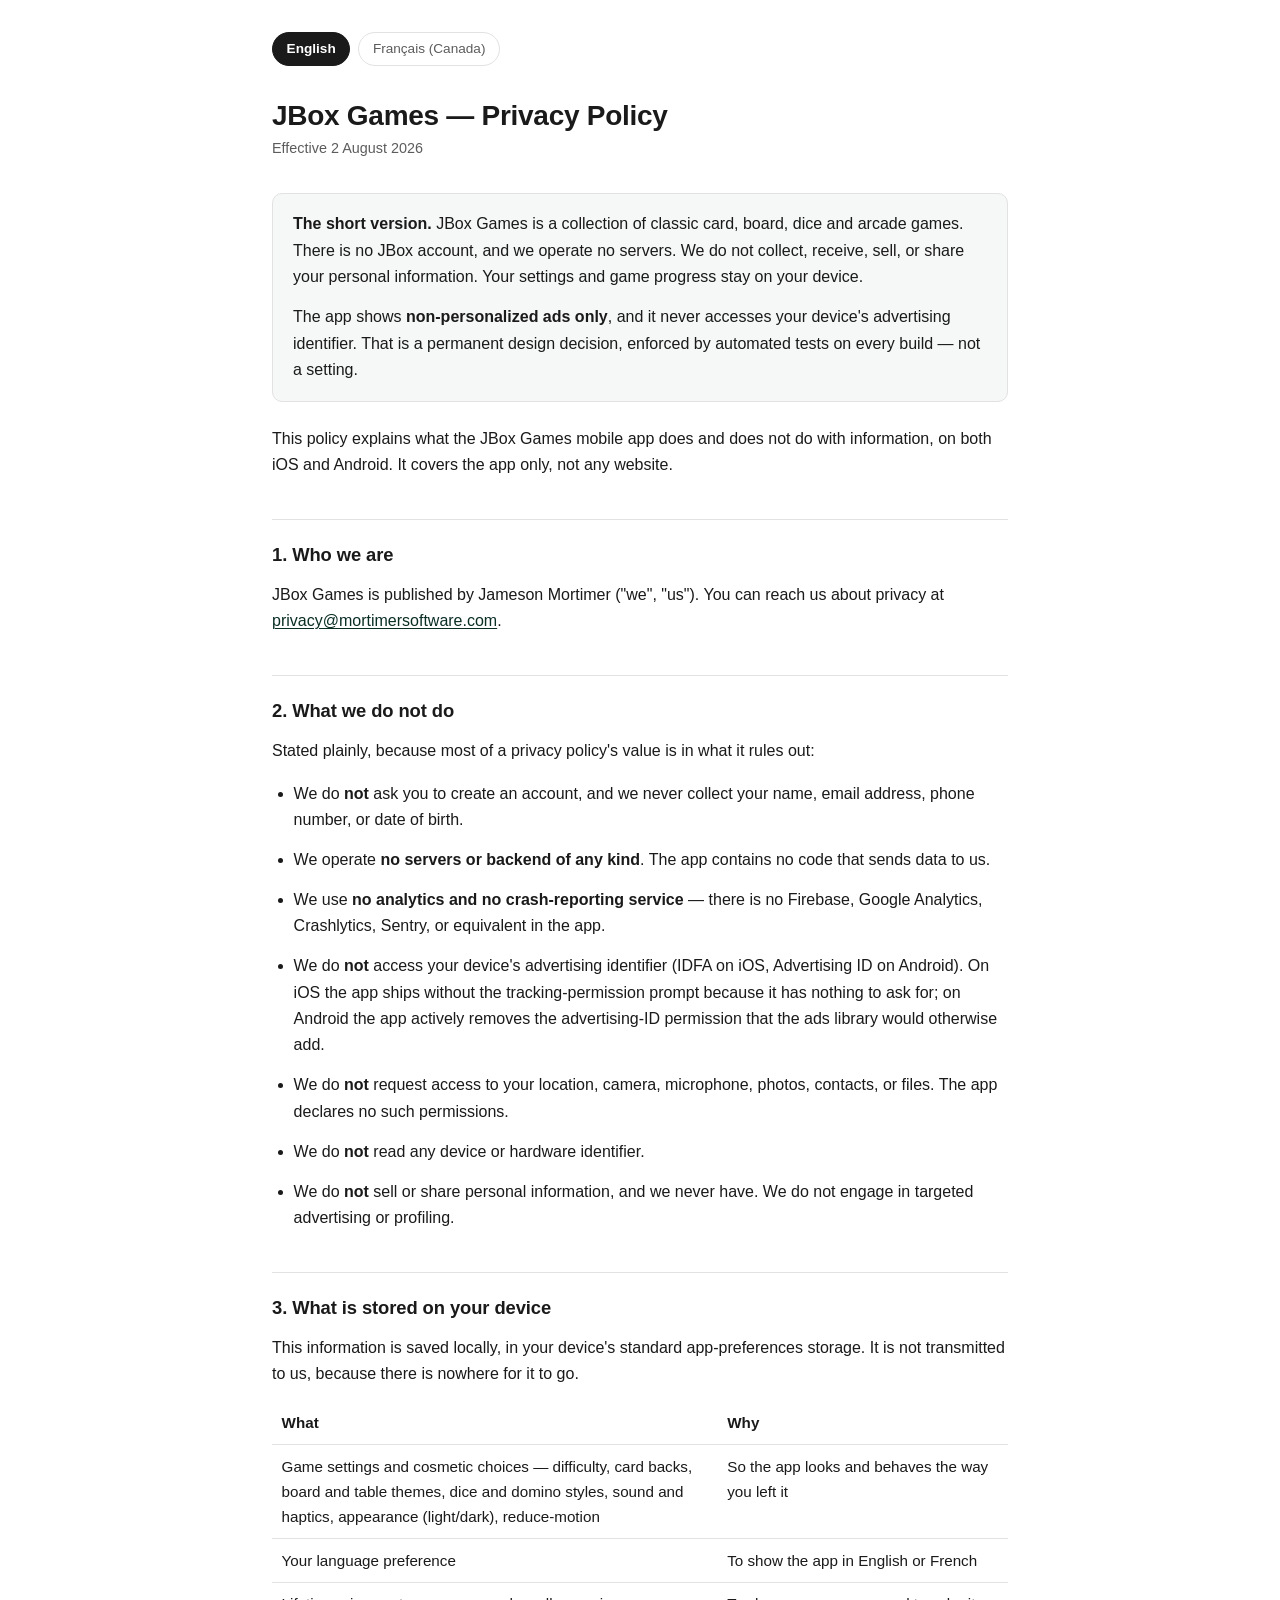
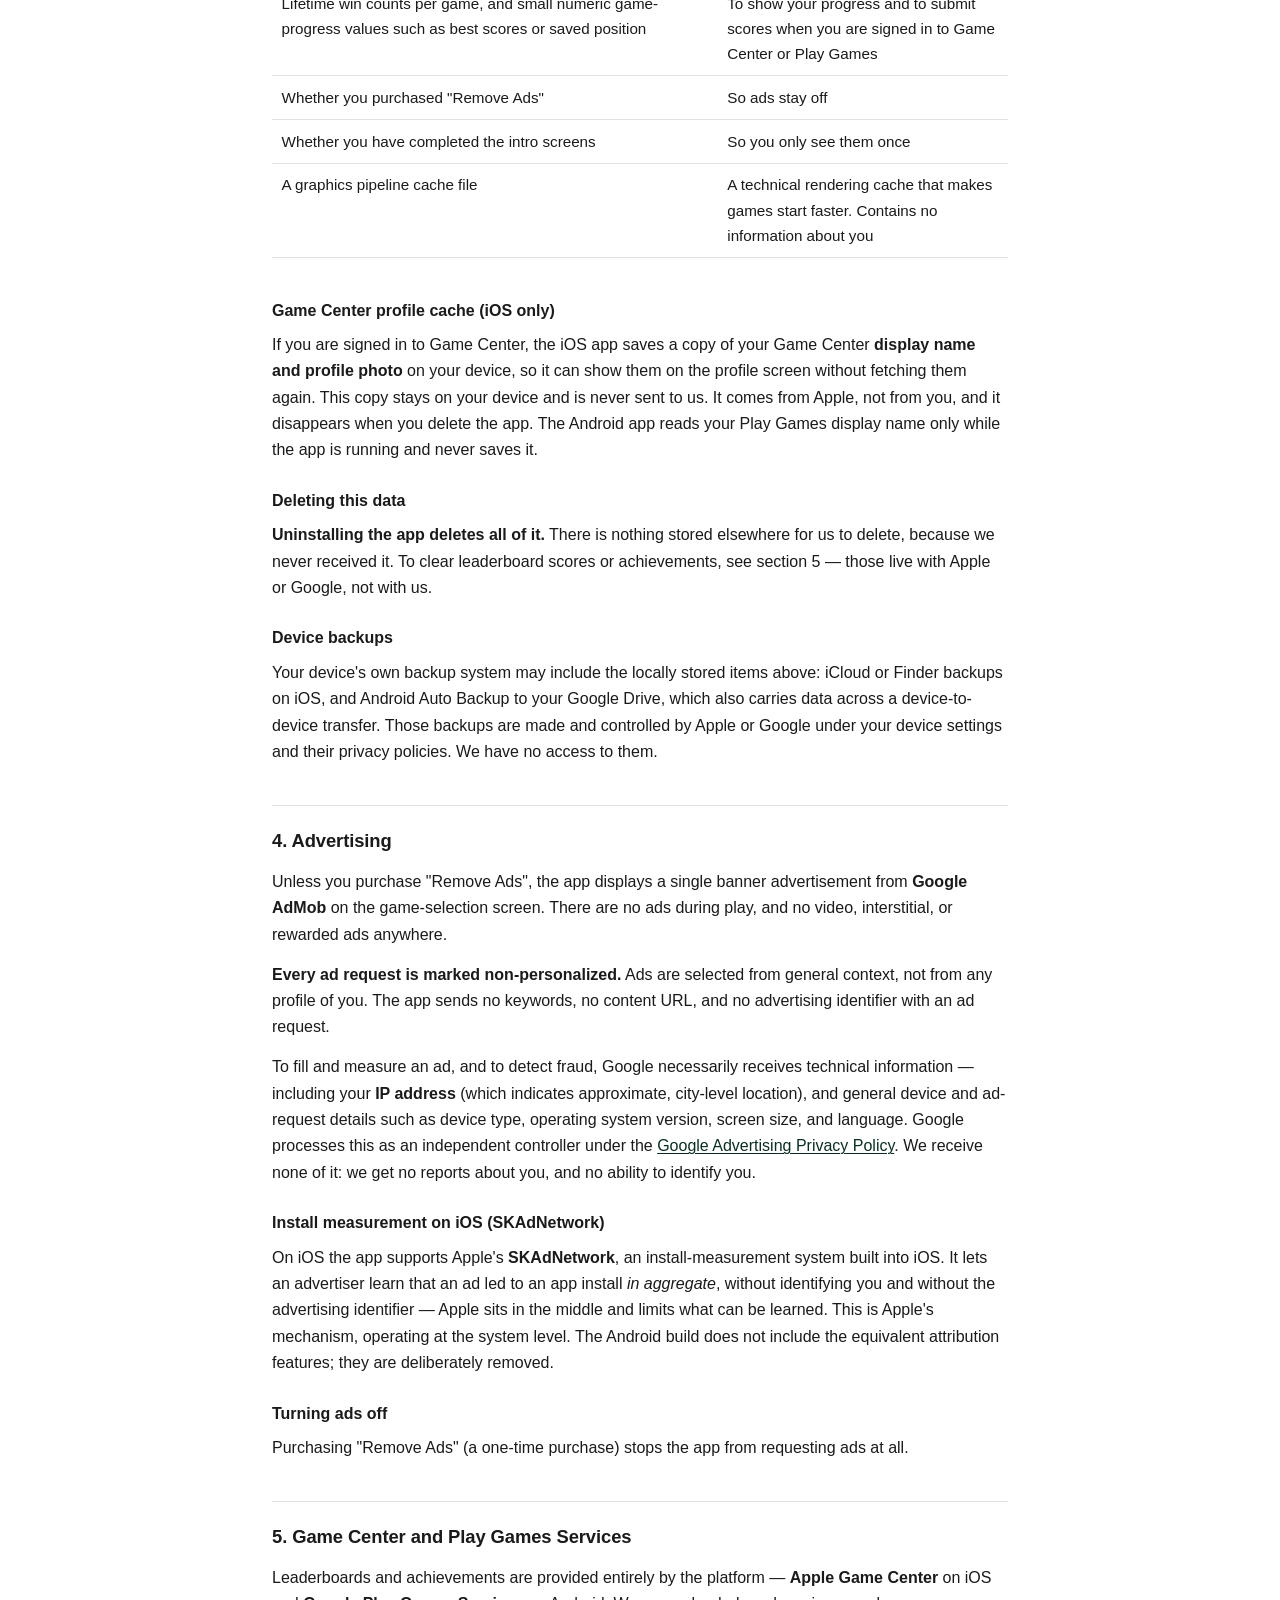
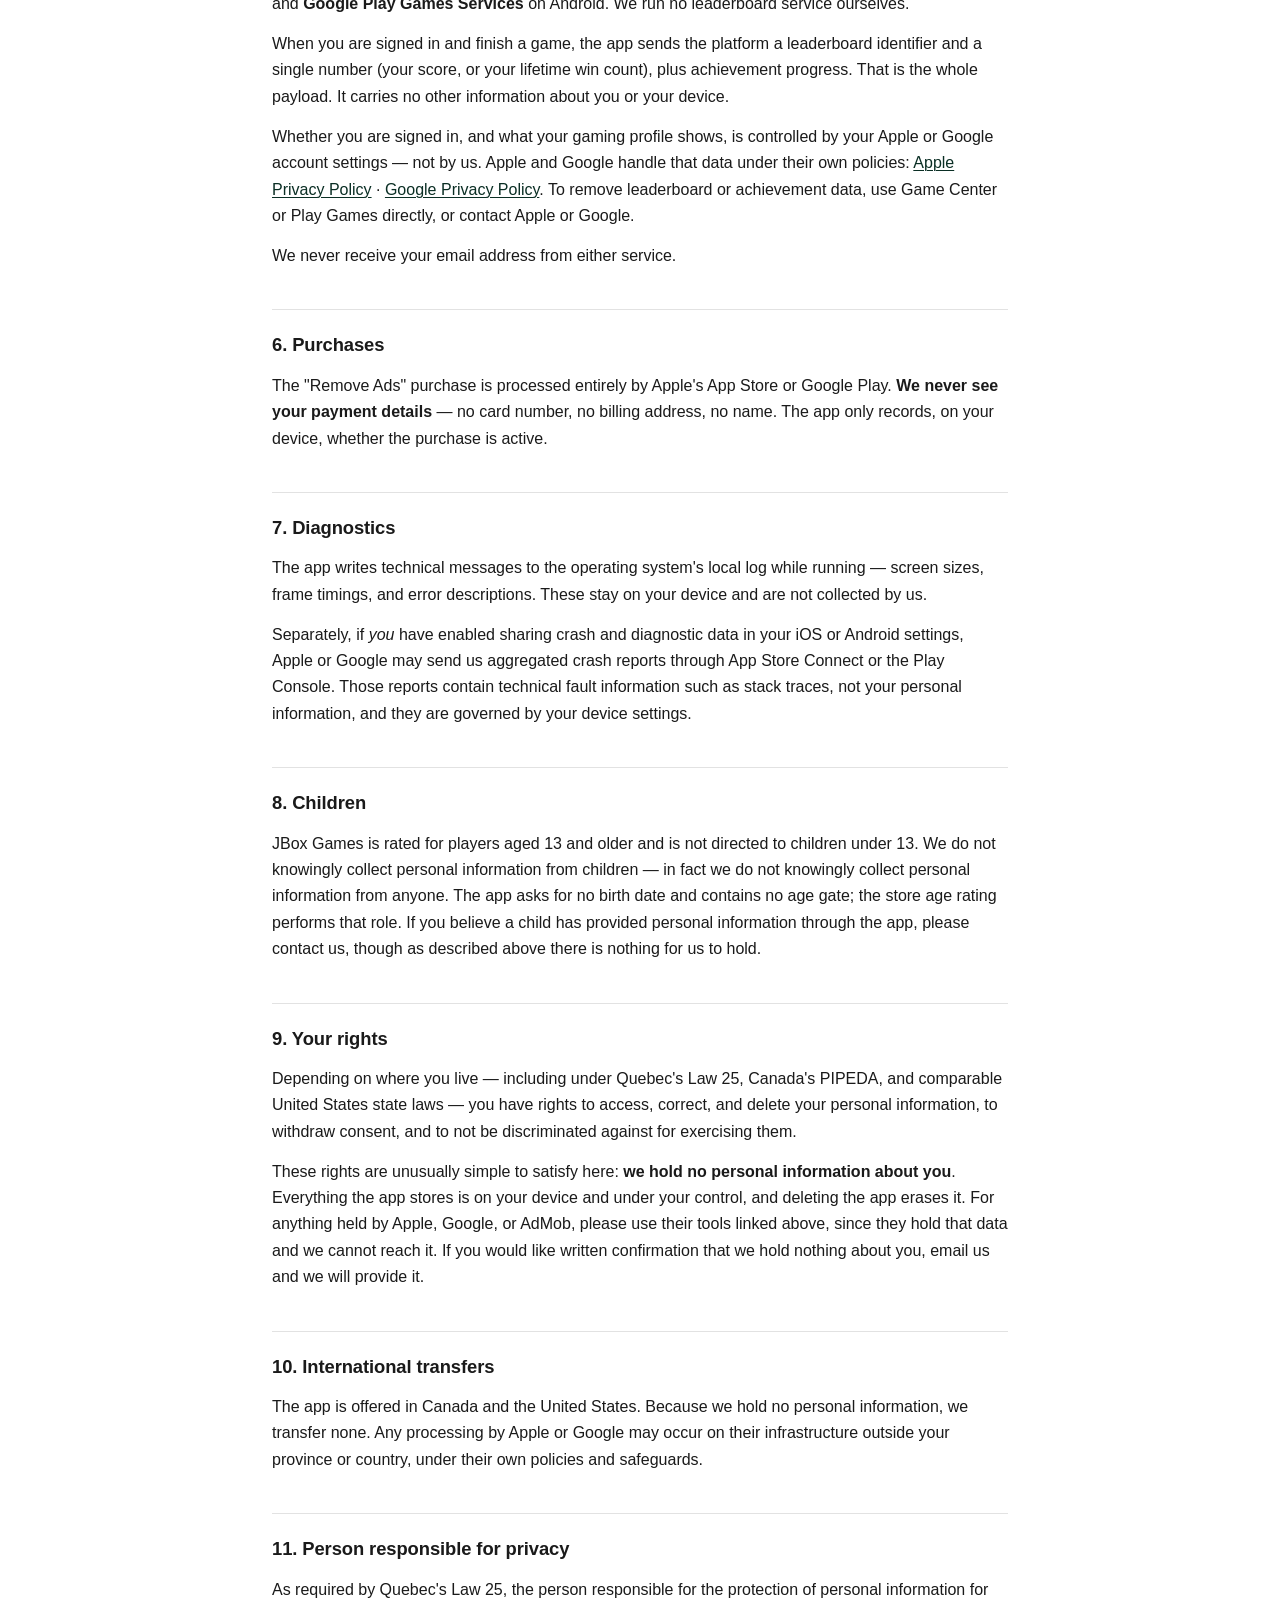
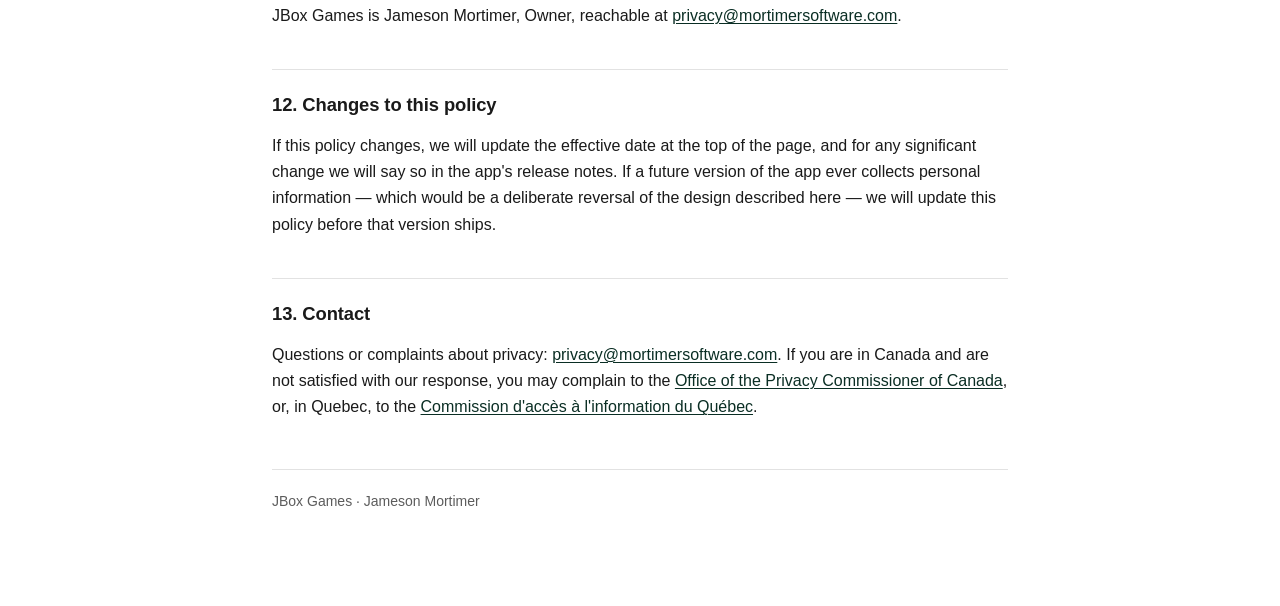
==== jbox/privacy/index.html @ 2b1a09f2 "Add app-ads.txt and the Jbox privacy policy Two things the Jbox mobile launch needs hosted on this d" ====
<!DOCTYPE html>
<html lang="en">
<head>
<meta charset="utf-8">
<meta name="viewport" content="width=device-width, initial-scale=1">
<title>JBox Games — Privacy Policy / Politique de confidentialité</title>
<meta name="description" content="Privacy policy for the JBox Games mobile app. JBox operates no servers and collects no personal information.">
<!--
  Hosted at https://mortimersoftware.com/jbox/privacy/
  Source of truth: jbox repo, docs/legal/privacy-policy.html (template form,
  with placeholders). If you edit the policy, edit BOTH — this file is the one
  the App Store and Play Console URLs actually point at.

  Referenced by:
    - Play Console: Privacy policy URL -> this page
    - App Store Connect: en-US -> this page; fr-CA -> this page + "#fr"
      (the page auto-selects French from that fragment)

  Self-contained on purpose: no external CSS, fonts, scripts, or images, so it
  renders on any static host and cannot be broken by a CDN outage. With
  JavaScript disabled both languages render stacked, English first — a legal
  document must never depend on JS.

  Good-faith draft written from an audit of what the app actually does; not
  legal advice. Quebec Law 25 has obligations beyond a policy page (designated
  privacy officer, breach reporting, documented response process).
-->
<style>
  :root {
    --bg: #ffffff;
    --fg: #1a1a1a;
    --muted: #5c5c5c;
    --rule: #e2e2e2;
    --accent: #0a2e24;
    --card: #f6f7f7;
  }
  @media (prefers-color-scheme: dark) {
    :root {
      --bg: #14161a;
      --fg: #e8e8e8;
      --muted: #a0a4aa;
      --rule: #2c3038;
      --accent: #b9d6c9;
      --card: #1c1f25;
    }
  }
  * { box-sizing: border-box; }
  body {
    margin: 0;
    padding: 2rem 1.25rem 5rem;
    background: var(--bg);
    color: var(--fg);
    font: 16px/1.65 -apple-system, BlinkMacSystemFont, "Segoe UI", Roboto,
          "Helvetica Neue", Arial, sans-serif;
    -webkit-text-size-adjust: 100%;
  }
  main { max-width: 46rem; margin: 0 auto; }
  h1 { font-size: 1.75rem; line-height: 1.25; margin: 0 0 .25rem; letter-spacing: -.01em; }
  h2 {
    font-size: 1.15rem; margin: 2.5rem 0 .75rem; padding-top: 1.25rem;
    border-top: 1px solid var(--rule); letter-spacing: -.005em;
  }
  h3 { font-size: 1rem; margin: 1.5rem 0 .5rem; }
  p, li { margin: 0 0 .85rem; }
  ul { padding-left: 1.35rem; }
  a { color: var(--accent); text-decoration-thickness: 1px; text-underline-offset: 2px; }
  .updated { color: var(--muted); font-size: .9rem; margin-bottom: 2rem; }
  .lede {
    background: var(--card); border: 1px solid var(--rule); border-radius: 10px;
    padding: 1.1rem 1.25rem; margin: 0 0 1.5rem;
  }
  .lede p:last-child, .callout p:last-child { margin-bottom: 0; }
  .callout {
    border-left: 3px solid var(--accent); padding: .1rem 0 .1rem 1rem;
    margin: 1.25rem 0; color: var(--muted);
  }
  table { border-collapse: collapse; width: 100%; margin: 0 0 1rem; font-size: .95rem; }
  th, td { text-align: left; padding: .55rem .6rem; border-bottom: 1px solid var(--rule); vertical-align: top; }
  th { font-weight: 600; }
  .scroll { overflow-x: auto; -webkit-overflow-scrolling: touch; }
  /* Language switch */
  nav.langs { display: flex; gap: .5rem; margin: 0 0 2rem; flex-wrap: wrap; }
  nav.langs a {
    font-size: .85rem; text-decoration: none; color: var(--muted);
    border: 1px solid var(--rule); border-radius: 999px; padding: .3rem .85rem;
  }
  nav.langs a[aria-current="true"] {
    color: var(--bg); background: var(--fg); border-color: var(--fg); font-weight: 600;
  }
  /* No JS: both languages visible, stacked. JS narrows to one. */
  html.js .lang { display: none; }
  /* The section ids deliberately do NOT match the "#en"/"#fr" fragments: the
     fragment is a language flag, not a jump target. If it matched an element,
     the browser would scroll that section to the top and hide the switcher. */
  html.js.show-en #doc-en, html.js.show-fr #doc-fr { display: block; }
  html:not(.js) nav.langs { display: none; }
  footer { margin-top: 3rem; padding-top: 1.25rem; border-top: 1px solid var(--rule);
           color: var(--muted); font-size: .875rem; }
</style>
</head>
<body>
<main>

<nav class="langs" aria-label="Language">
  <a href="#en" id="pick-en" hreflang="en">English</a>
  <a href="#fr" id="pick-fr" hreflang="fr-CA">Français (Canada)</a>
</nav>

<!-- ===================== ENGLISH ===================== -->
<section class="lang" id="doc-en" lang="en">

  <h1>JBox Games — Privacy Policy</h1>
  <p class="updated">Effective 2 August 2026</p>

  <div class="lede">
    <p><strong>The short version.</strong> JBox Games is a collection of classic
    card, board, dice and arcade games. There is no JBox account, and we operate
    no servers. We do not collect, receive, sell, or share your personal
    information. Your settings and game progress stay on your device.</p>
    <p>The app shows <strong>non-personalized ads only</strong>, and it never
    accesses your device's advertising identifier. That is a permanent design
    decision, enforced by automated tests on every build — not a setting.</p>
  </div>

  <p>This policy explains what the JBox Games mobile app does and does not do
  with information, on both iOS and Android. It covers the app only, not any
  website.</p>

  <h2>1. Who we are</h2>
  <p>JBox Games is published by Jameson Mortimer
  ("we", "us"). You can reach us about privacy at
  <a href="mailto:privacy@mortimersoftware.com">privacy@mortimersoftware.com</a>.</p>

  <h2>2. What we do not do</h2>
  <p>Stated plainly, because most of a privacy policy's value is in what it
  rules out:</p>
  <ul>
    <li>We do <strong>not</strong> ask you to create an account, and we never
      collect your name, email address, phone number, or date of birth.</li>
    <li>We operate <strong>no servers or backend of any kind</strong>. The app
      contains no code that sends data to us.</li>
    <li>We use <strong>no analytics and no crash-reporting service</strong> —
      there is no Firebase, Google Analytics, Crashlytics, Sentry, or
      equivalent in the app.</li>
    <li>We do <strong>not</strong> access your device's advertising identifier
      (IDFA on iOS, Advertising ID on Android). On iOS the app ships without the
      tracking-permission prompt because it has nothing to ask for; on Android
      the app actively removes the advertising-ID permission that the ads
      library would otherwise add.</li>
    <li>We do <strong>not</strong> request access to your location, camera,
      microphone, photos, contacts, or files. The app declares no such
      permissions.</li>
    <li>We do <strong>not</strong> read any device or hardware identifier.</li>
    <li>We do <strong>not</strong> sell or share personal information, and we
      never have. We do not engage in targeted advertising or profiling.</li>
  </ul>

  <h2>3. What is stored on your device</h2>
  <p>This information is saved locally, in your device's standard app-preferences
  storage. It is not transmitted to us, because there is nowhere for it to go.</p>
  <div class="scroll">
  <table>
    <tr><th>What</th><th>Why</th></tr>
    <tr><td>Game settings and cosmetic choices — difficulty, card backs, board
      and table themes, dice and domino styles, sound and haptics, appearance
      (light/dark), reduce-motion</td><td>So the app looks and behaves the way
      you left it</td></tr>
    <tr><td>Your language preference</td><td>To show the app in English or
      French</td></tr>
    <tr><td>Lifetime win counts per game, and small numeric game-progress
      values such as best scores or saved position</td><td>To show your progress
      and to submit scores when you are signed in to Game Center or Play
      Games</td></tr>
    <tr><td>Whether you purchased "Remove Ads"</td><td>So ads stay off</td></tr>
    <tr><td>Whether you have completed the intro screens</td><td>So you only see
      them once</td></tr>
    <tr><td>A graphics pipeline cache file</td><td>A technical rendering cache
      that makes games start faster. Contains no information about you</td></tr>
  </table>
  </div>

  <h3>Game Center profile cache (iOS only)</h3>
  <p>If you are signed in to Game Center, the iOS app saves a copy of your
  Game Center <strong>display name and profile photo</strong> on your device, so
  it can show them on the profile screen without fetching them again. This copy
  stays on your device and is never sent to us. It comes from Apple, not from
  you, and it disappears when you delete the app. The Android app reads your
  Play Games display name only while the app is running and never saves it.</p>

  <h3>Deleting this data</h3>
  <p><strong>Uninstalling the app deletes all of it.</strong> There is nothing
  stored elsewhere for us to delete, because we never received it. To clear
  leaderboard scores or achievements, see section 5 — those live with Apple or
  Google, not with us.</p>

  <h3>Device backups</h3>
  <p>Your device's own backup system may include the locally stored items above:
  iCloud or Finder backups on iOS, and Android Auto Backup to your Google Drive,
  which also carries data across a device-to-device transfer. Those backups are
  made and controlled by Apple or Google under your device settings and their
  privacy policies. We have no access to them.</p>

  <h2>4. Advertising</h2>
  <p>Unless you purchase "Remove Ads", the app displays a single banner
  advertisement from <strong>Google AdMob</strong> on the game-selection screen.
  There are no ads during play, and no video, interstitial, or rewarded ads
  anywhere.</p>

  <p><strong>Every ad request is marked non-personalized.</strong> Ads are
  selected from general context, not from any profile of you. The app sends no
  keywords, no content URL, and no advertising identifier with an ad request.</p>

  <p>To fill and measure an ad, and to detect fraud, Google necessarily receives
  technical information — including your <strong>IP address</strong> (which
  indicates approximate, city-level location), and general device and ad-request
  details such as device type, operating system version, screen size, and
  language. Google processes this as an independent controller under the
  <a href="https://business.safety.google/privacy/" rel="noopener noreferrer">Google
  Advertising Privacy Policy</a>. We receive none of it: we get no reports about
  you, and no ability to identify you.</p>

  <h3>Install measurement on iOS (SKAdNetwork)</h3>
  <p>On iOS the app supports Apple's <strong>SKAdNetwork</strong>, an
  install-measurement system built into iOS. It lets an advertiser learn that an
  ad led to an app install <em>in aggregate</em>, without identifying you and
  without the advertising identifier — Apple sits in the middle and limits what
  can be learned. This is Apple's mechanism, operating at the system level. The
  Android build does not include the equivalent attribution features; they are
  deliberately removed.</p>

  <h3>Turning ads off</h3>
  <p>Purchasing "Remove Ads" (a one-time purchase) stops the app from requesting
  ads at all.</p>

  <h2>5. Game Center and Play Games Services</h2>
  <p>Leaderboards and achievements are provided entirely by the platform —
  <strong>Apple Game Center</strong> on iOS and <strong>Google Play Games
  Services</strong> on Android. We run no leaderboard service ourselves.</p>
  <p>When you are signed in and finish a game, the app sends the platform a
  leaderboard identifier and a single number (your score, or your lifetime win
  count), plus achievement progress. That is the whole payload. It carries no
  other information about you or your device.</p>
  <p>Whether you are signed in, and what your gaming profile shows, is controlled
  by your Apple or Google account settings — not by us. Apple and Google handle
  that data under their own policies:
  <a href="https://www.apple.com/legal/privacy/" rel="noopener noreferrer">Apple
  Privacy Policy</a> ·
  <a href="https://policies.google.com/privacy" rel="noopener noreferrer">Google
  Privacy Policy</a>. To remove leaderboard or achievement data, use Game Center
  or Play Games directly, or contact Apple or Google.</p>
  <p>We never receive your email address from either service.</p>

  <h2>6. Purchases</h2>
  <p>The "Remove Ads" purchase is processed entirely by Apple's App Store or
  Google Play. <strong>We never see your payment details</strong> — no card
  number, no billing address, no name. The app only records, on your device,
  whether the purchase is active.</p>

  <h2>7. Diagnostics</h2>
  <p>The app writes technical messages to the operating system's local log while
  running — screen sizes, frame timings, and error descriptions. These stay on
  your device and are not collected by us.</p>
  <p>Separately, if <em>you</em> have enabled sharing crash and diagnostic data
  in your iOS or Android settings, Apple or Google may send us aggregated crash
  reports through App Store Connect or the Play Console. Those reports contain
  technical fault information such as stack traces, not your personal
  information, and they are governed by your device settings.</p>

  <h2>8. Children</h2>
  <p>JBox Games is rated for players aged 13 and older and is not directed to
  children under 13. We do not knowingly collect personal information from
  children — in fact we do not knowingly collect personal information from
  anyone. The app asks for no birth date and contains no age gate; the store
  age rating performs that role. If you believe a child has provided personal
  information through the app, please contact us, though as described above
  there is nothing for us to hold.</p>

  <h2>9. Your rights</h2>
  <p>Depending on where you live — including under Quebec's Law 25, Canada's
  PIPEDA, and comparable United States state laws — you have rights to access,
  correct, and delete your personal information, to withdraw consent, and to
  not be discriminated against for exercising them.</p>
  <p>These rights are unusually simple to satisfy here: <strong>we hold no
  personal information about you</strong>. Everything the app stores is on your
  device and under your control, and deleting the app erases it. For anything
  held by Apple, Google, or AdMob, please use their tools linked above, since
  they hold that data and we cannot reach it. If you would like written
  confirmation that we hold nothing about you, email us and we will provide it.</p>

  <h2>10. International transfers</h2>
  <p>The app is offered in Canada and the United States. Because we hold no
  personal information, we transfer none. Any processing by Apple or Google may
  occur on their infrastructure outside your province or country, under their
  own policies and safeguards.</p>

  <h2>11. Person responsible for privacy</h2>
  <p>As required by Quebec's Law 25, the person responsible for the protection
  of personal information for JBox Games is
  Jameson Mortimer, Owner, reachable at
  <a href="mailto:privacy@mortimersoftware.com">privacy@mortimersoftware.com</a>.</p>

  <h2>12. Changes to this policy</h2>
  <p>If this policy changes, we will update the effective date at the top of the
  page, and for any significant change we will say so in the app's release
  notes. If a future version of the app ever collects personal information —
  which would be a deliberate reversal of the design described here — we will
  update this policy before that version ships.</p>

  <h2>13. Contact</h2>
  <p>Questions or complaints about privacy:
  <a href="mailto:privacy@mortimersoftware.com">privacy@mortimersoftware.com</a>. If you are in Canada and are
  not satisfied with our response, you may complain to the
  <a href="https://www.priv.gc.ca/" rel="noopener noreferrer">Office of the
  Privacy Commissioner of Canada</a>, or, in Quebec, to the
  <a href="https://www.cai.gouv.qc.ca/" rel="noopener noreferrer">Commission
  d'accès à l'information du Québec</a>.</p>

</section>

<!-- ===================== FRANÇAIS (CANADA) ===================== -->
<section class="lang" id="doc-fr" lang="fr-CA">

  <h1>Jeux JBox — Politique de confidentialité</h1>
  <p class="updated">En vigueur le 2 août 2026</p>

  <div class="lede">
    <p><strong>En bref.</strong> Jeux JBox est une collection de jeux classiques
    de cartes, de société, de dés et d'arcade. Il n'existe aucun compte JBox et
    nous n'exploitons aucun serveur. Nous ne recueillons, ne recevons, ne vendons
    ni ne communiquons aucun renseignement personnel vous concernant. Vos
    réglages et votre progression demeurent sur votre appareil.</p>
    <p>L'application affiche uniquement des <strong>publicités non
    personnalisées</strong> et n'accède jamais à l'identifiant publicitaire de
    votre appareil. Il s'agit d'un choix de conception permanent, vérifié
    automatiquement à chaque version — et non d'un réglage.</p>
  </div>

  <p>La présente politique explique ce que l'application mobile Jeux JBox fait —
  et ne fait pas — avec les renseignements, sur iOS comme sur Android. Elle porte
  sur l'application seulement, et non sur un site Web.</p>

  <h2>1. Qui nous sommes</h2>
  <p>Jeux JBox est publié par Jameson Mortimer
  (« nous »). Pour toute question de confidentialité, écrivez-nous à
  <a href="mailto:privacy@mortimersoftware.com">privacy@mortimersoftware.com</a>.</p>

  <h2>2. Ce que nous ne faisons pas</h2>
  <p>Énoncé clairement, car l'essentiel de la valeur d'une politique de
  confidentialité réside dans ce qu'elle exclut :</p>
  <ul>
    <li>Nous ne vous demandons <strong>pas</strong> de créer un compte et nous ne
      recueillons jamais votre nom, votre adresse courriel, votre numéro de
      téléphone ni votre date de naissance.</li>
    <li>Nous n'exploitons <strong>aucun serveur ni aucune infrastructure
      dorsale</strong>. L'application ne contient aucun code qui nous transmet
      des données.</li>
    <li>Nous n'utilisons <strong>aucun outil d'analyse ni aucun service de
      rapport de plantage</strong> — l'application ne contient ni Firebase, ni
      Google Analytics, ni Crashlytics, ni Sentry, ni équivalent.</li>
    <li>Nous n'accédons <strong>pas</strong> à l'identifiant publicitaire de
      votre appareil (IDFA sur iOS, identifiant publicitaire sur Android). Sur
      iOS, l'application ne présente aucune demande d'autorisation de suivi,
      n'ayant rien à demander; sur Android, elle retire activement
      l'autorisation d'identifiant publicitaire que la bibliothèque publicitaire
      ajouterait autrement.</li>
    <li>Nous ne demandons <strong>pas</strong> l'accès à votre position, à votre
      appareil photo, à votre micro, à vos photos, à vos contacts ni à vos
      fichiers. L'application ne déclare aucune de ces autorisations.</li>
    <li>Nous ne lisons <strong>aucun</strong> identifiant d'appareil ou de
      matériel.</li>
    <li>Nous ne vendons ni ne communiquons aucun renseignement personnel, et ne
      l'avons jamais fait. Nous ne faisons ni publicité ciblée ni profilage.</li>
  </ul>

  <h2>3. Ce qui est conservé sur votre appareil</h2>
  <p>Ces renseignements sont enregistrés localement, dans l'espace de préférences
  standard des applications de votre appareil. Ils ne nous sont pas transmis,
  faute de destination.</p>
  <div class="scroll">
  <table>
    <tr><th>Quoi</th><th>Pourquoi</th></tr>
    <tr><td>Réglages de jeu et choix esthétiques — difficulté, dos de cartes,
      thèmes de plateau et de table, styles de dés et de dominos, sons et
      vibrations, apparence (clair/sombre), réduction des animations</td>
      <td>Pour que l'application demeure telle que vous l'avez laissée</td></tr>
    <tr><td>Votre préférence de langue</td><td>Pour afficher l'application en
      français ou en anglais</td></tr>
    <tr><td>Nombre de parties gagnées par jeu, et petites valeurs numériques de
      progression comme les meilleurs résultats ou la position sauvegardée</td>
      <td>Pour afficher votre progression et transmettre vos résultats lorsque
      vous êtes connecté à Game Center ou à Play Jeux</td></tr>
    <tr><td>L'achat « Retirer les publicités », le cas échéant</td><td>Pour que
      les publicités demeurent désactivées</td></tr>
    <tr><td>L'achèvement des écrans d'introduction</td><td>Pour ne vous les
      présenter qu'une seule fois</td></tr>
    <tr><td>Un fichier de cache graphique</td><td>Un cache technique de rendu qui
      accélère le démarrage des jeux. Il ne contient aucun renseignement vous
      concernant</td></tr>
  </table>
  </div>

  <h3>Copie du profil Game Center (iOS seulement)</h3>
  <p>Si vous êtes connecté à Game Center, l'application iOS conserve sur votre
  appareil une copie de votre <strong>nom d'affichage et de votre photo de
  profil</strong> Game Center, afin de les afficher à l'écran de profil sans
  devoir les récupérer de nouveau. Cette copie demeure sur votre appareil et ne
  nous est jamais transmise. Elle provient d'Apple et non de vous, et elle
  disparaît lorsque vous supprimez l'application. L'application Android lit
  votre nom d'affichage Play Jeux uniquement pendant l'exécution et ne
  l'enregistre jamais.</p>

  <h3>Suppression de ces données</h3>
  <p><strong>La désinstallation de l'application supprime le tout.</strong> Il
  n'existe rien ailleurs que nous puissions supprimer, puisque nous ne l'avons
  jamais reçu. Pour effacer des résultats de classement ou des succès, voyez la
  section 5 : ces données appartiennent à Apple ou à Google, et non à nous.</p>

  <h3>Sauvegardes de l'appareil</h3>
  <p>Le système de sauvegarde de votre appareil peut inclure les éléments locaux
  ci-dessus : sauvegardes iCloud ou Finder sur iOS, et sauvegarde automatique
  Android vers votre Google Drive, qui sert aussi au transfert d'un appareil à
  l'autre. Ces sauvegardes sont réalisées et contrôlées par Apple ou Google selon
  les réglages de votre appareil et leurs politiques de confidentialité. Nous n'y
  avons aucun accès.</p>

  <h2>4. Publicité</h2>
  <p>À moins que vous n'achetiez « Retirer les publicités », l'application
  affiche une seule bannière publicitaire de <strong>Google AdMob</strong> à
  l'écran de sélection des jeux. Aucune publicité n'apparaît pendant une partie,
  et il n'y a nulle part de publicité vidéo, interstitielle ou récompensée.</p>

  <p><strong>Chaque demande publicitaire est marquée comme non
  personnalisée.</strong> Les publicités sont choisies selon le contexte général
  et non selon un profil vous concernant. L'application ne transmet aucun
  mot-clé, aucune adresse de contenu et aucun identifiant publicitaire avec une
  demande.</p>

  <p>Pour diffuser et mesurer une publicité, et pour détecter la fraude, Google
  reçoit nécessairement des renseignements techniques, dont votre
  <strong>adresse IP</strong> (qui indique une localisation approximative, à
  l'échelle de la ville) ainsi que des données générales sur l'appareil et la
  demande : type d'appareil, version du système d'exploitation, taille d'écran et
  langue. Google traite ces renseignements à titre de responsable indépendant,
  selon la
  <a href="https://business.safety.google/privacy/" rel="noopener noreferrer">politique
  de confidentialité publicitaire de Google</a>. Nous n'en recevons rien : aucun
  rapport vous concernant, aucune possibilité de vous identifier.</p>

  <h3>Mesure des installations sur iOS (SKAdNetwork)</h3>
  <p>Sur iOS, l'application prend en charge <strong>SKAdNetwork</strong>, le
  système de mesure des installations intégré à iOS. Il permet à un annonceur
  d'apprendre <em>de façon agrégée</em> qu'une publicité a mené à une
  installation, sans vous identifier et sans identifiant publicitaire — Apple
  s'interpose et limite ce qui peut en être déduit. Il s'agit du mécanisme
  d'Apple, qui fonctionne au niveau du système. La version Android n'inclut pas
  les fonctions d'attribution équivalentes : elles en sont délibérément
  retirées.</p>

  <h3>Désactiver les publicités</h3>
  <p>L'achat unique « Retirer les publicités » fait en sorte que l'application ne
  demande plus aucune publicité.</p>

  <h2>5. Game Center et Play Jeux</h2>
  <p>Les classements et les succès sont entièrement fournis par la plateforme :
  <strong>Apple Game Center</strong> sur iOS et <strong>Google Play Jeux</strong>
  sur Android. Nous n'exploitons aucun service de classement.</p>
  <p>Lorsque vous êtes connecté et terminez une partie, l'application transmet à
  la plateforme un identifiant de classement et un seul nombre (votre résultat ou
  votre total de parties gagnées), ainsi que la progression des succès. C'est
  l'intégralité du contenu transmis. Il ne comporte aucun autre renseignement sur
  vous ou votre appareil.</p>
  <p>Votre état de connexion et le contenu de votre profil de joueur sont
  déterminés par les réglages de votre compte Apple ou Google, et non par nous.
  Apple et Google traitent ces données selon leurs propres politiques :
  <a href="https://www.apple.com/legal/privacy/" rel="noopener noreferrer">politique
  de confidentialité d'Apple</a> ·
  <a href="https://policies.google.com/privacy" rel="noopener noreferrer">politique
  de confidentialité de Google</a>. Pour supprimer des données de classement ou
  de succès, utilisez directement Game Center ou Play Jeux, ou communiquez avec
  Apple ou Google.</p>
  <p>Nous ne recevons jamais votre adresse courriel de l'un ou l'autre de ces
  services.</p>

  <h2>6. Achats</h2>
  <p>L'achat « Retirer les publicités » est traité entièrement par l'App Store
  d'Apple ou par Google Play. <strong>Nous ne voyons jamais vos renseignements de
  paiement</strong> : ni numéro de carte, ni adresse de facturation, ni nom.
  L'application n'enregistre, sur votre appareil, que le fait que l'achat est
  actif.</p>

  <h2>7. Diagnostics</h2>
  <p>Pendant son exécution, l'application inscrit des messages techniques dans le
  journal local du système d'exploitation — dimensions d'écran, temps de rendu et
  descriptions d'erreurs. Ces messages demeurent sur votre appareil et ne sont pas
  recueillis par nous.</p>
  <p>Par ailleurs, si <em>vous</em> avez activé le partage des données de
  plantage et de diagnostic dans vos réglages iOS ou Android, Apple ou Google
  peut nous transmettre des rapports de plantage agrégés via App Store Connect ou
  la Play Console. Ces rapports contiennent des renseignements techniques sur la
  défaillance, comme des traces d'exécution, et non vos renseignements
  personnels; ils sont régis par les réglages de votre appareil.</p>

  <h2>8. Enfants</h2>
  <p>Jeux JBox est classé pour les joueurs de 13 ans et plus et ne s'adresse pas
  aux enfants de moins de 13 ans. Nous ne recueillons pas sciemment de
  renseignements personnels auprès d'enfants — en réalité, nous ne recueillons
  sciemment de renseignements personnels auprès de personne. L'application ne
  demande aucune date de naissance et ne comporte aucune barrière d'âge; la
  classification de la boutique remplit ce rôle. Si vous croyez qu'un enfant a
  fourni des renseignements personnels par l'intermédiaire de l'application,
  écrivez-nous, même si, comme indiqué ci-dessus, nous ne détenons rien.</p>

  <h2>9. Vos droits</h2>
  <p>Selon votre lieu de résidence — notamment en vertu de la Loi 25 du Québec,
  de la LPRPDE au Canada et de lois comparables d'États américains — vous avez le
  droit d'accéder à vos renseignements personnels, de les faire rectifier et
  supprimer, de retirer votre consentement, et de ne subir aucune discrimination
  pour avoir exercé ces droits.</p>
  <p>Ces droits sont ici particulièrement simples à respecter : <strong>nous ne
  détenons aucun renseignement personnel vous concernant</strong>. Tout ce que
  l'application enregistre se trouve sur votre appareil, sous votre contrôle, et
  la suppression de l'application l'efface. Pour tout élément détenu par Apple,
  Google ou AdMob, veuillez utiliser leurs outils mentionnés plus haut, puisque
  ce sont eux qui détiennent ces données et que nous ne pouvons y accéder. Si
  vous souhaitez une confirmation écrite que nous ne détenons rien à votre sujet,
  écrivez-nous et nous vous la fournirons.</p>

  <h2>10. Transferts hors du Québec et du Canada</h2>
  <p>L'application est offerte au Canada et aux États-Unis. Comme nous ne
  détenons aucun renseignement personnel, nous n'en transférons aucun. Tout
  traitement effectué par Apple ou Google peut avoir lieu sur leurs
  infrastructures à l'extérieur de votre province ou de votre pays, selon leurs
  propres politiques et mesures de protection.</p>

  <h2>11. Personne responsable de la protection des renseignements personnels</h2>
  <p>Conformément à la Loi 25 du Québec, la personne responsable de la protection
  des renseignements personnels pour Jeux JBox est
  Jameson Mortimer, propriétaire, que vous pouvez joindre à
  <a href="mailto:privacy@mortimersoftware.com">privacy@mortimersoftware.com</a>.</p>

  <h2>12. Modifications de la politique</h2>
  <p>Si la présente politique change, nous mettrons à jour la date d'entrée en
  vigueur au haut de la page et, pour toute modification importante, nous le
  mentionnerons dans les notes de version de l'application. Si une future version
  de l'application devait recueillir des renseignements personnels — ce qui
  constituerait un renversement délibéré de la conception décrite ici — nous
  mettrions la politique à jour avant sa publication.</p>

  <h2>13. Nous joindre</h2>
  <p>Questions ou plaintes concernant la confidentialité :
  <a href="mailto:privacy@mortimersoftware.com">privacy@mortimersoftware.com</a>. Si vous êtes au Canada et que
  notre réponse ne vous satisfait pas, vous pouvez porter plainte auprès du
  <a href="https://www.priv.gc.ca/fr/" rel="noopener noreferrer">Commissariat à
  la protection de la vie privée du Canada</a> ou, au Québec, auprès de la
  <a href="https://www.cai.gouv.qc.ca/" rel="noopener noreferrer">Commission
  d'accès à l'information du Québec</a>.</p>

</section>

<footer>
  <p>JBox Games · Jameson Mortimer</p>
</footer>

</main>

<script>
// Progressive enhancement only: with JS off, both languages render stacked and
// the page remains complete and readable. Never gate legal text behind script.
(function () {
  var root = document.documentElement;
  root.classList.add('js');

  function apply(lang, push) {
    root.classList.toggle('show-fr', lang === 'fr');
    root.classList.toggle('show-en', lang !== 'fr');
    root.setAttribute('lang', lang === 'fr' ? 'fr-CA' : 'en');
    document.getElementById('pick-en').setAttribute('aria-current', String(lang !== 'fr'));
    document.getElementById('pick-fr').setAttribute('aria-current', String(lang === 'fr'));
    if (push && window.history && history.replaceState) {
      history.replaceState(null, '', '#' + lang);
    }
  }

  // Precedence: explicit #fr / #en fragment, then the browser's language.
  function initial() {
    var h = (location.hash || '').replace('#', '').toLowerCase();
    if (h === 'fr' || h === 'en') return h;
    var nav = (navigator.language || '').toLowerCase();
    return nav.indexOf('fr') === 0 ? 'fr' : 'en';
  }

  apply(initial(), false);

  document.getElementById('pick-en').addEventListener('click', function (e) {
    e.preventDefault(); apply('en', true);
  });
  document.getElementById('pick-fr').addEventListener('click', function (e) {
    e.preventDefault(); apply('fr', true);
  });
  window.addEventListener('hashchange', function () { apply(initial(), false); });
})();
</script>
</body>
</html>
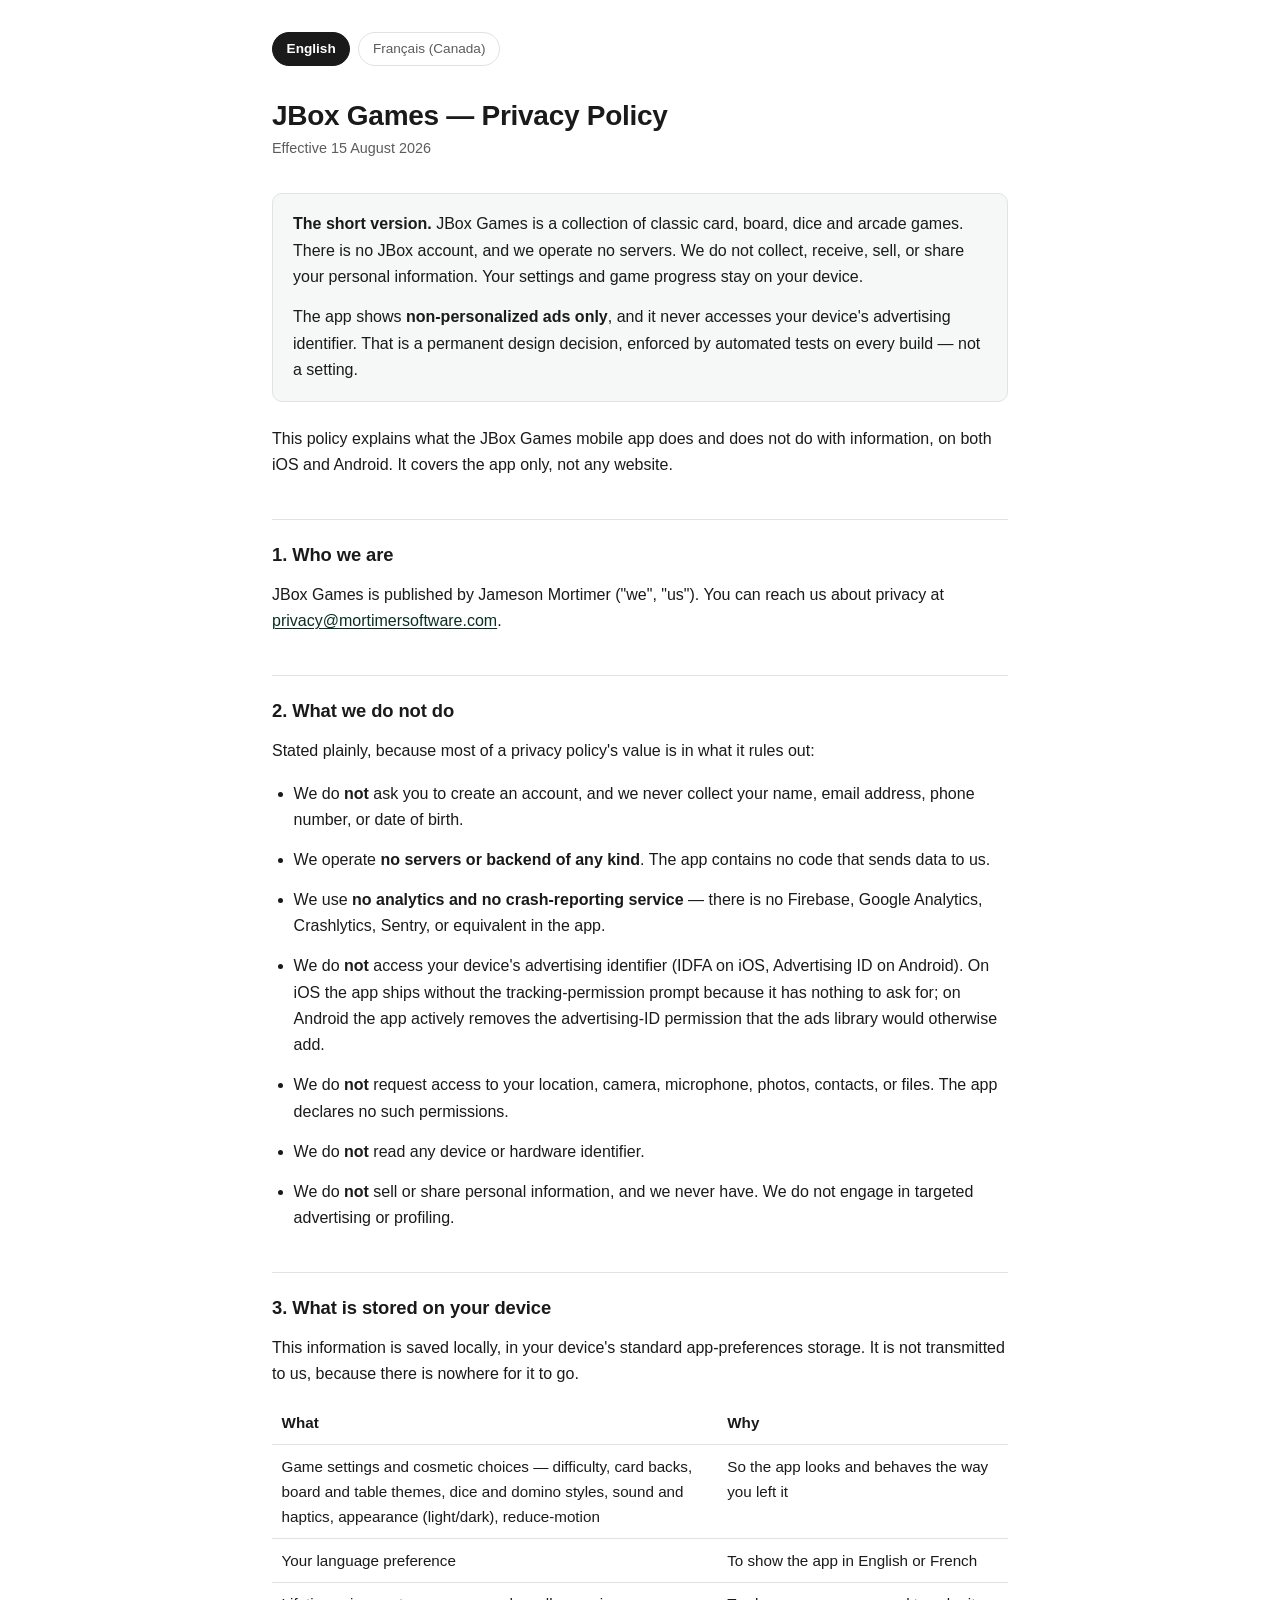
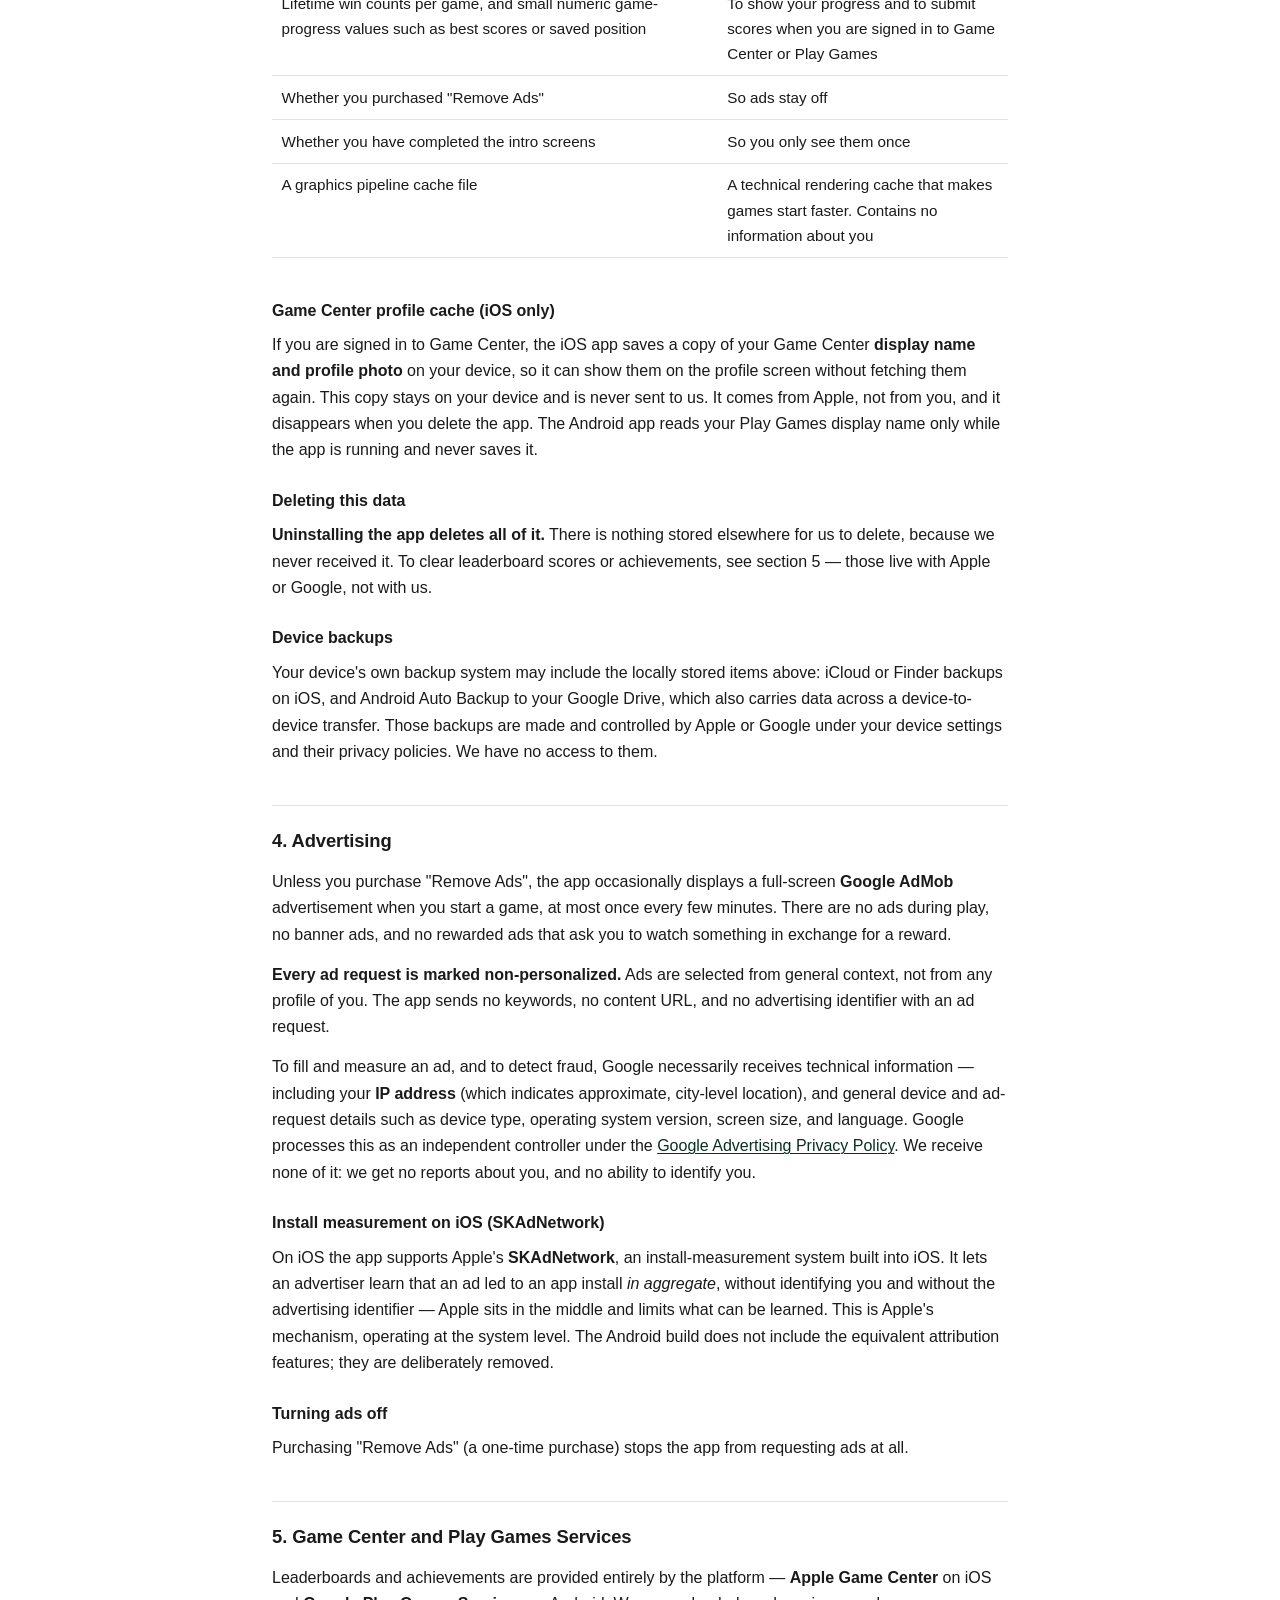
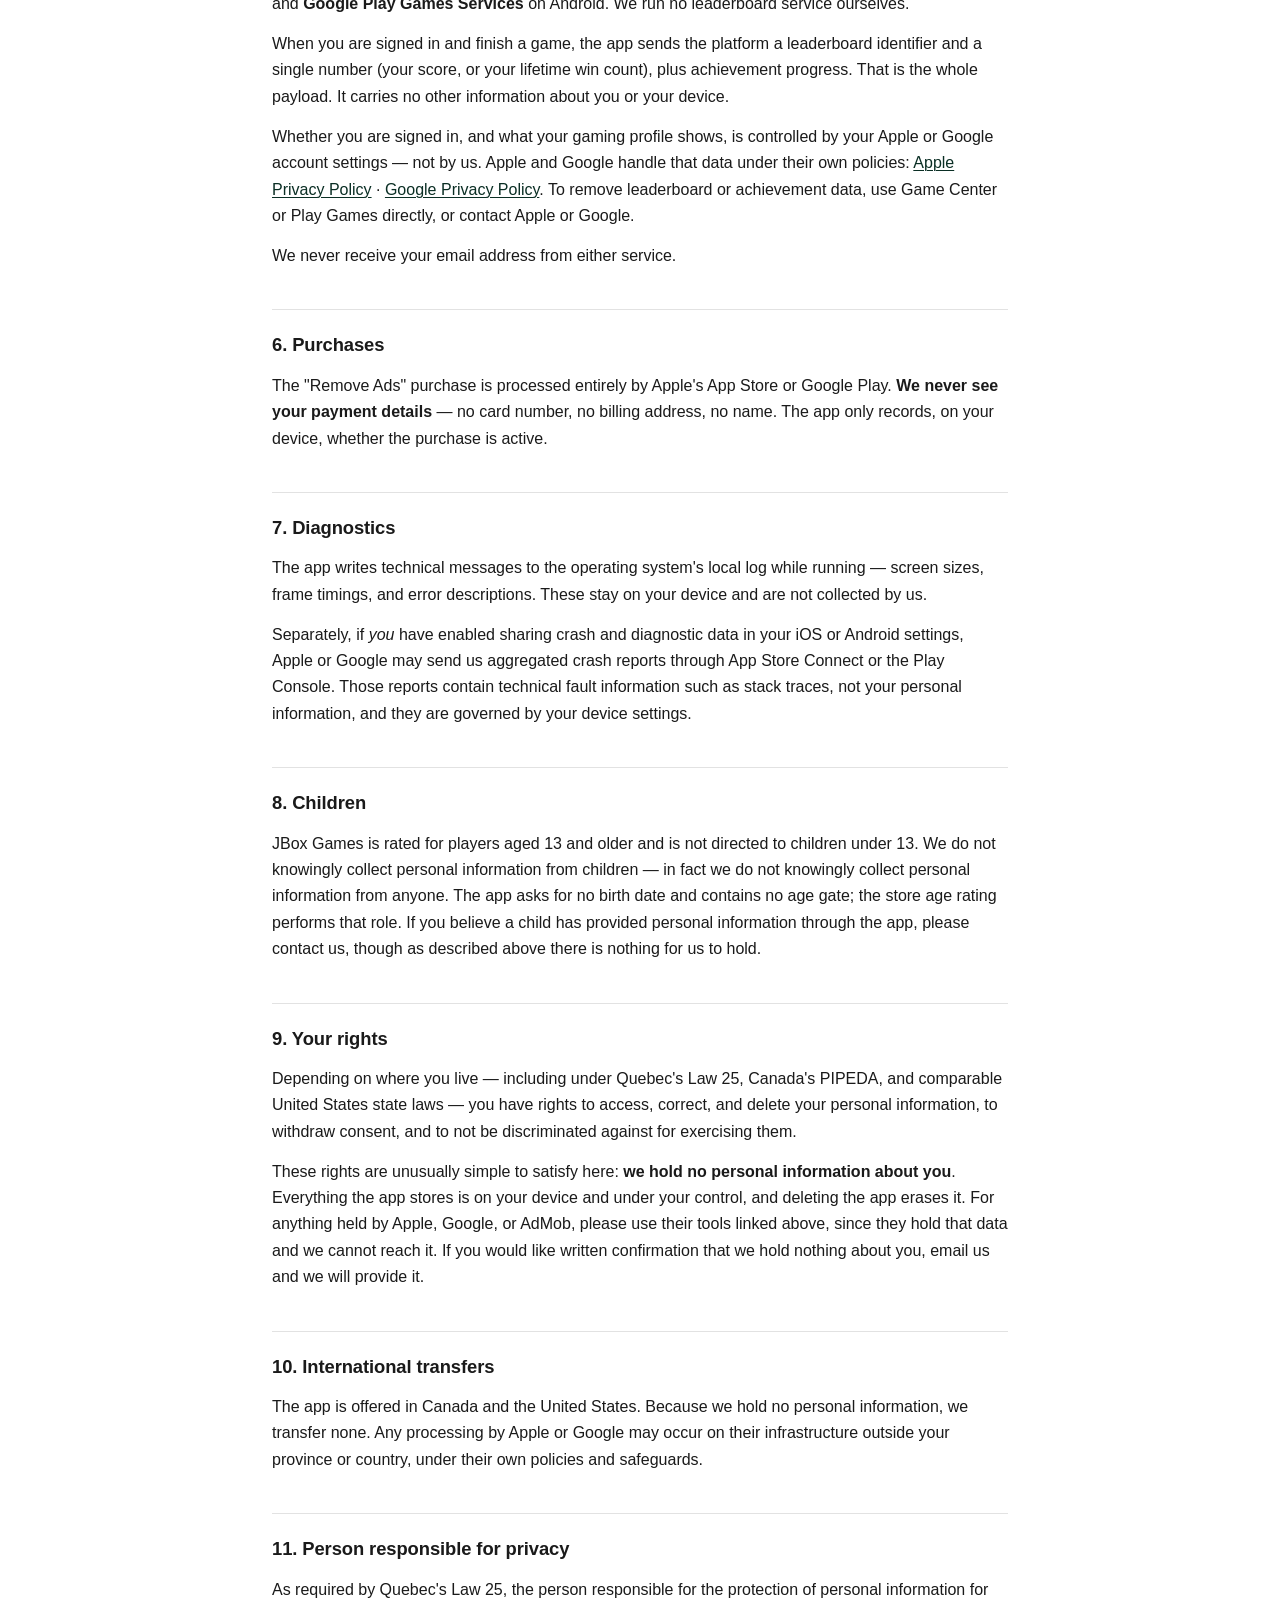
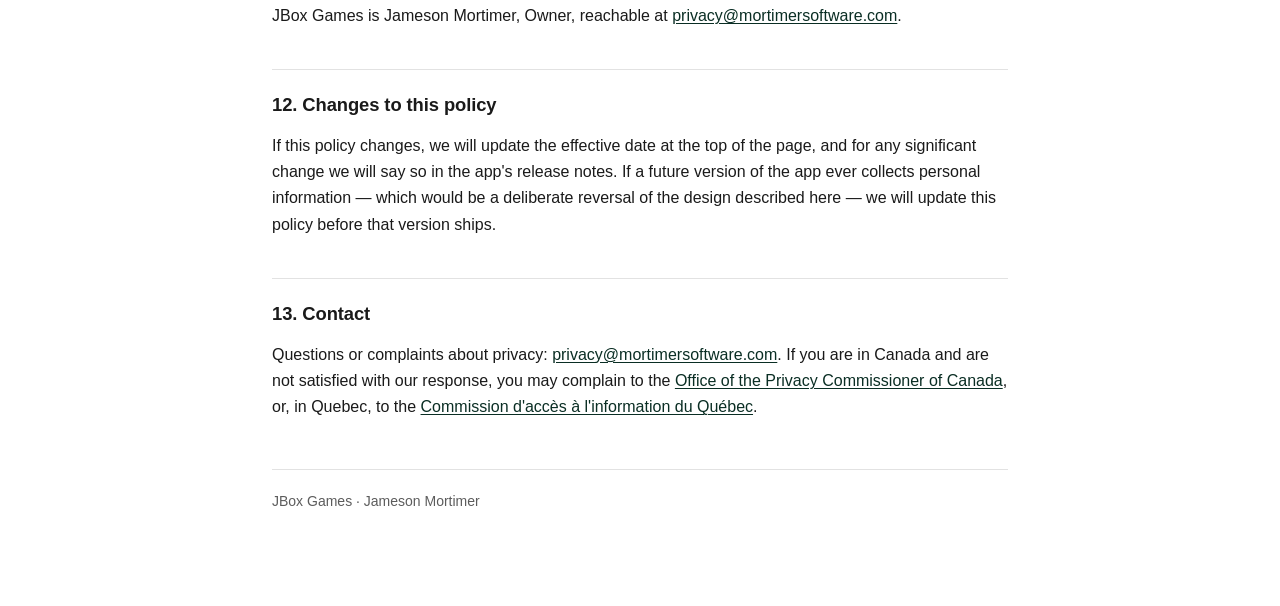
==== commit cf9e44cf: "Privacy policy: interstitial ad wording; drop Resume link The ads section described a single banner " ====
--- a/jbox/privacy/index.html
+++ b/jbox/privacy/index.html
@@ -110,7 +110,7 @@
 <section class="lang" id="doc-en" lang="en">
 
   <h1>JBox Games — Privacy Policy</h1>
-  <p class="updated">Effective 2 August 2026</p>
+  <p class="updated">Effective 15 August 2026</p>
 
   <div class="lede">
     <p><strong>The short version.</strong> JBox Games is a collection of classic
@@ -201,10 +201,10 @@
   privacy policies. We have no access to them.</p>
 
   <h2>4. Advertising</h2>
-  <p>Unless you purchase "Remove Ads", the app displays a single banner
-  advertisement from <strong>Google AdMob</strong> on the game-selection screen.
-  There are no ads during play, and no video, interstitial, or rewarded ads
-  anywhere.</p>
+  <p>Unless you purchase "Remove Ads", the app occasionally displays a
+  full-screen <strong>Google AdMob</strong> advertisement when you start a game,
+  at most once every few minutes. There are no ads during play, no banner ads,
+  and no rewarded ads that ask you to watch something in exchange for a reward.</p>
 
   <p><strong>Every ad request is marked non-personalized.</strong> Ads are
   selected from general context, not from any profile of you. The app sends no
@@ -321,7 +321,7 @@
 <section class="lang" id="doc-fr" lang="fr-CA">
 
   <h1>Jeux JBox — Politique de confidentialité</h1>
-  <p class="updated">En vigueur le 2 août 2026</p>
+  <p class="updated">En vigueur le 15 août 2026</p>
 
   <div class="lede">
     <p><strong>En bref.</strong> Jeux JBox est une collection de jeux classiques
@@ -425,9 +425,11 @@
 
   <h2>4. Publicité</h2>
   <p>À moins que vous n'achetiez « Retirer les publicités », l'application
-  affiche une seule bannière publicitaire de <strong>Google AdMob</strong> à
-  l'écran de sélection des jeux. Aucune publicité n'apparaît pendant une partie,
-  et il n'y a nulle part de publicité vidéo, interstitielle ou récompensée.</p>
+  affiche occasionnellement une publicité plein écran de <strong>Google
+  AdMob</strong> au démarrage d'une partie, au plus une fois toutes les quelques
+  minutes. Aucune publicité n'apparaît pendant une partie, il n'y a aucune
+  bannière publicitaire, et aucune publicité récompensée vous demandant de
+  visionner un contenu en échange d'une récompense.</p>
 
   <p><strong>Chaque demande publicitaire est marquée comme non
   personnalisée.</strong> Les publicités sont choisies selon le contexte général
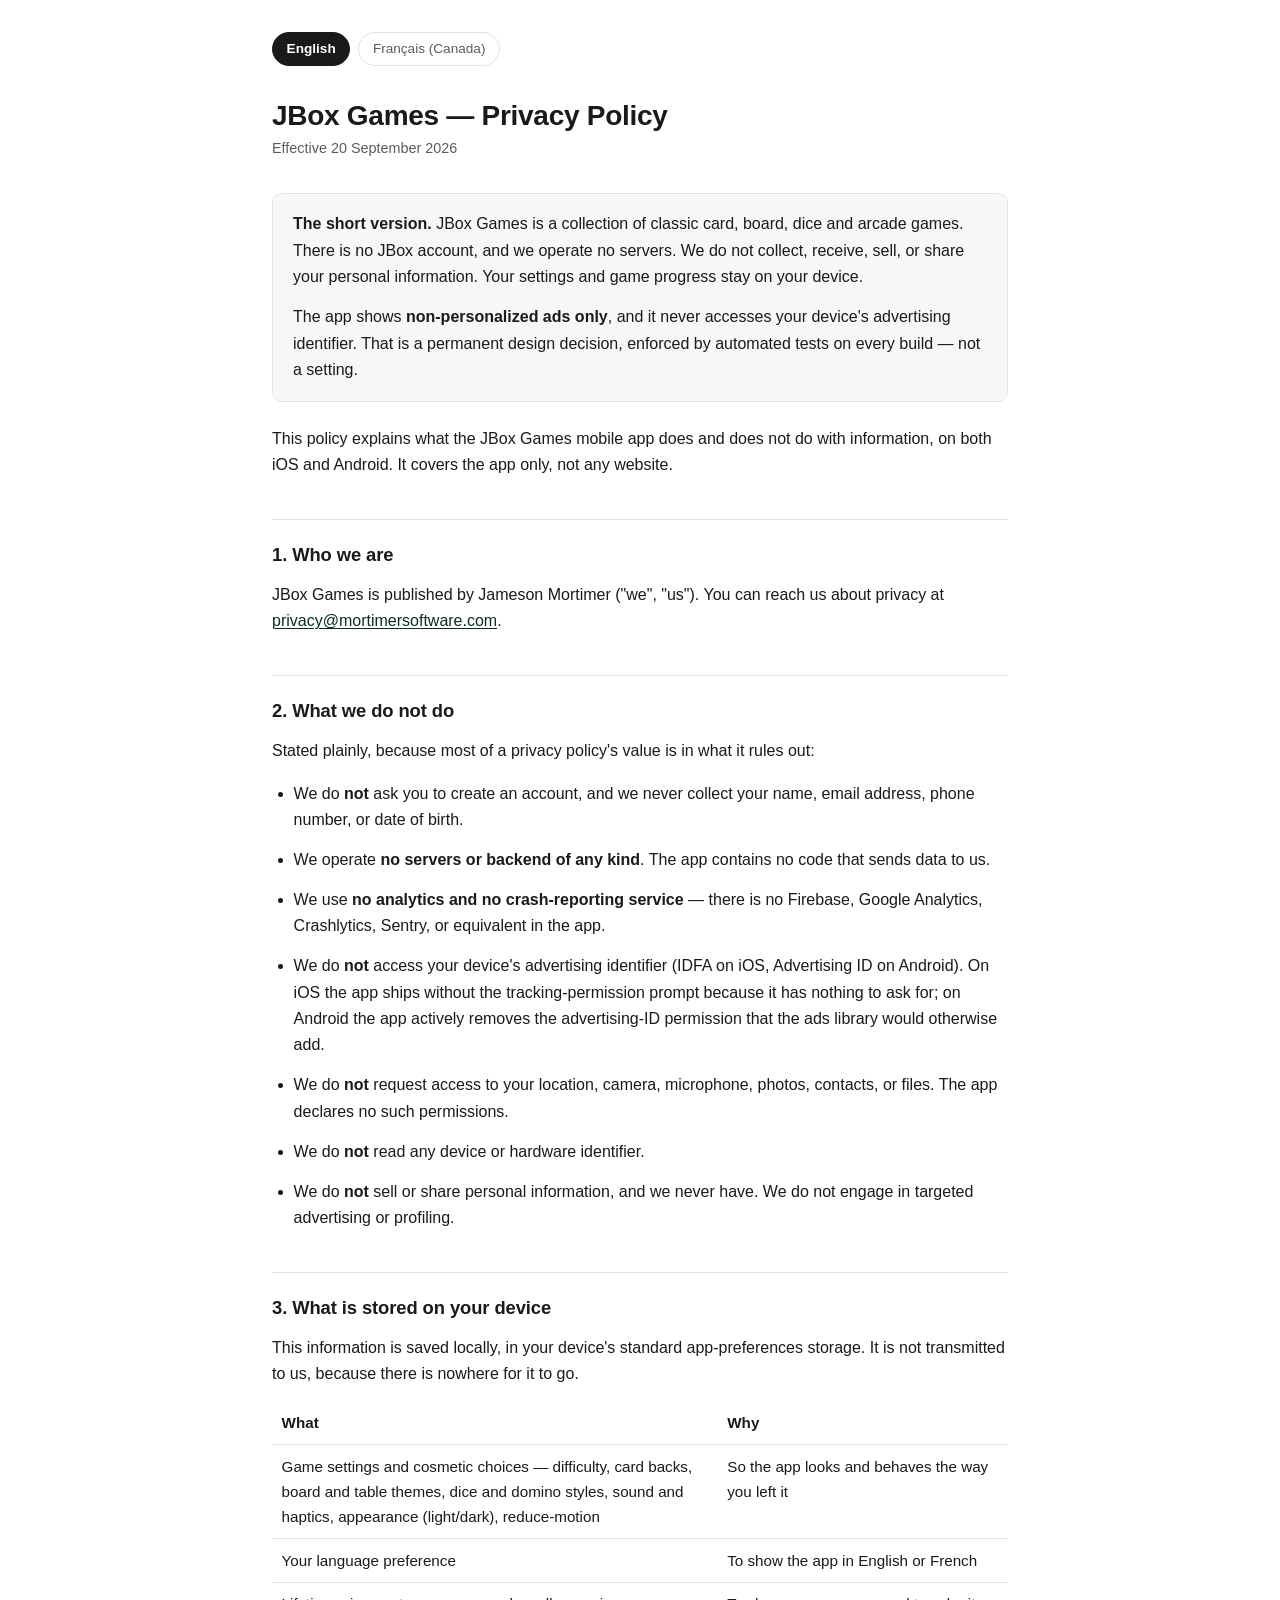
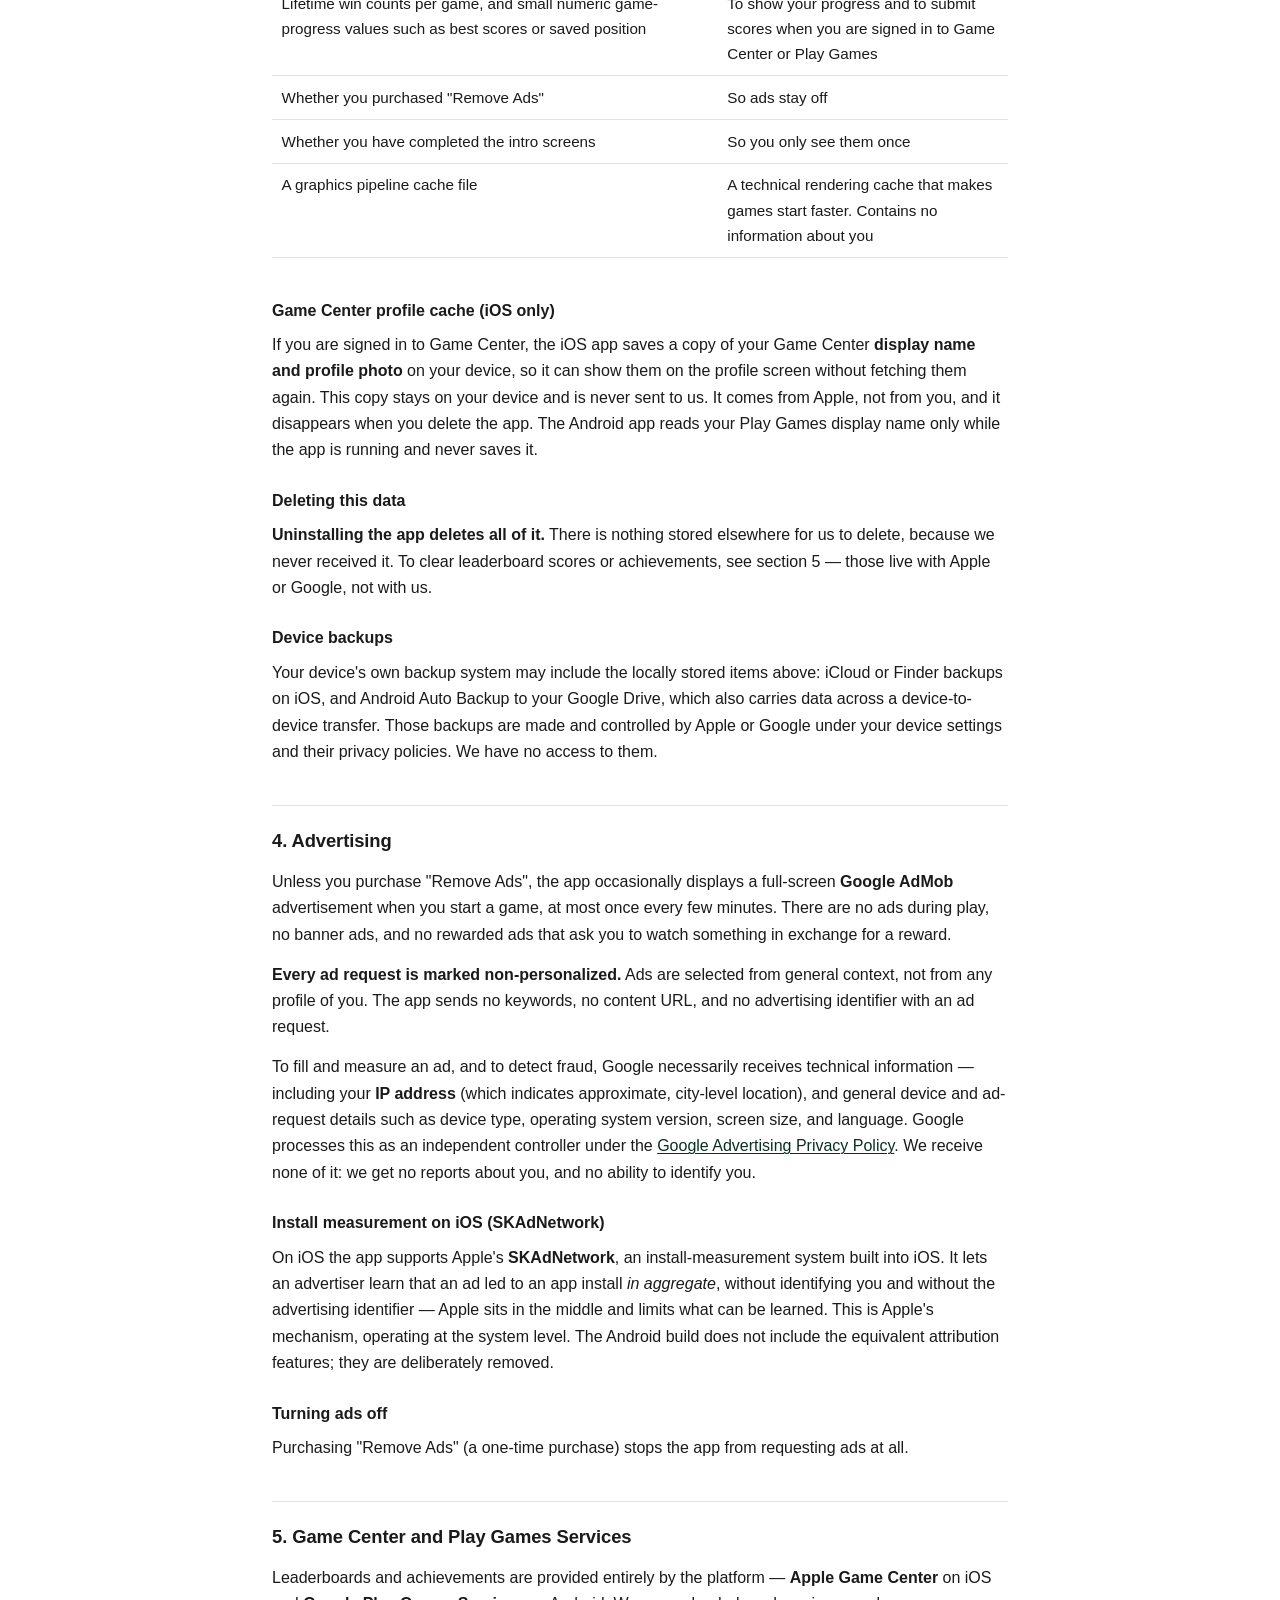
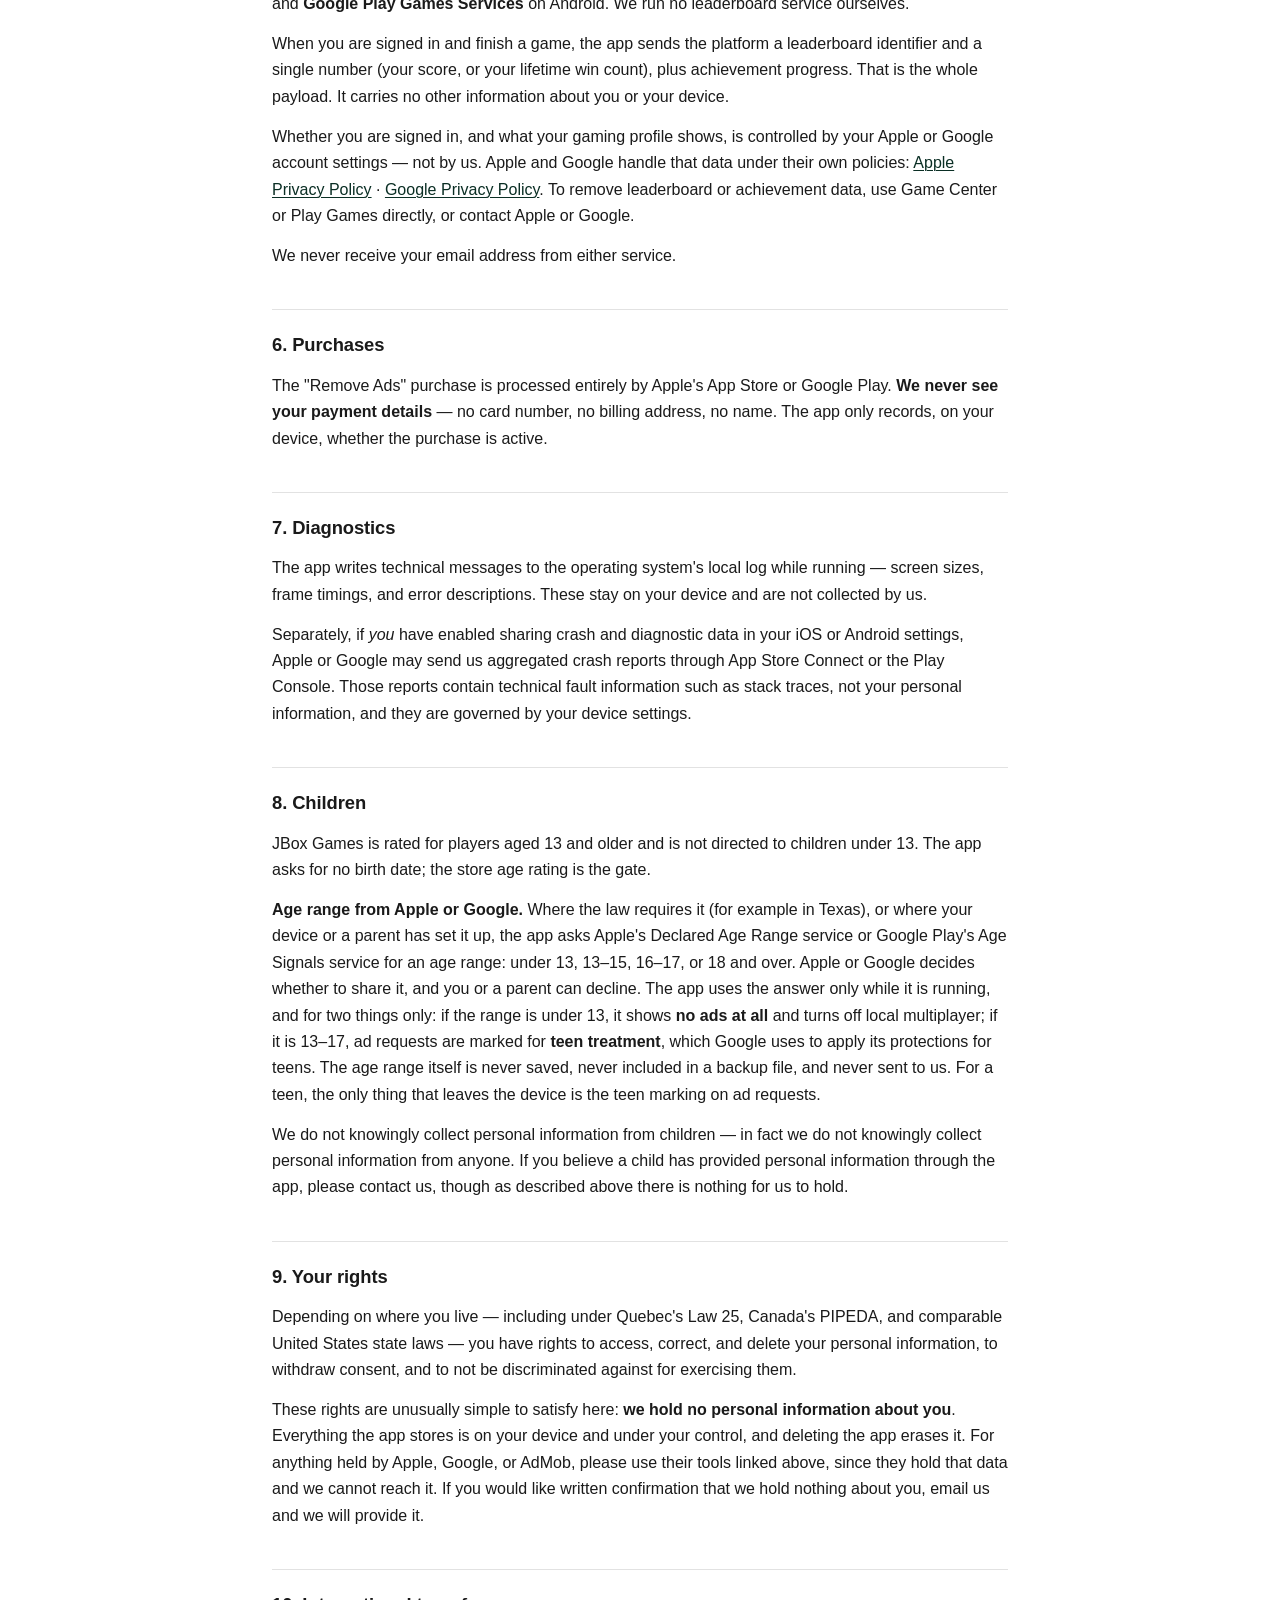
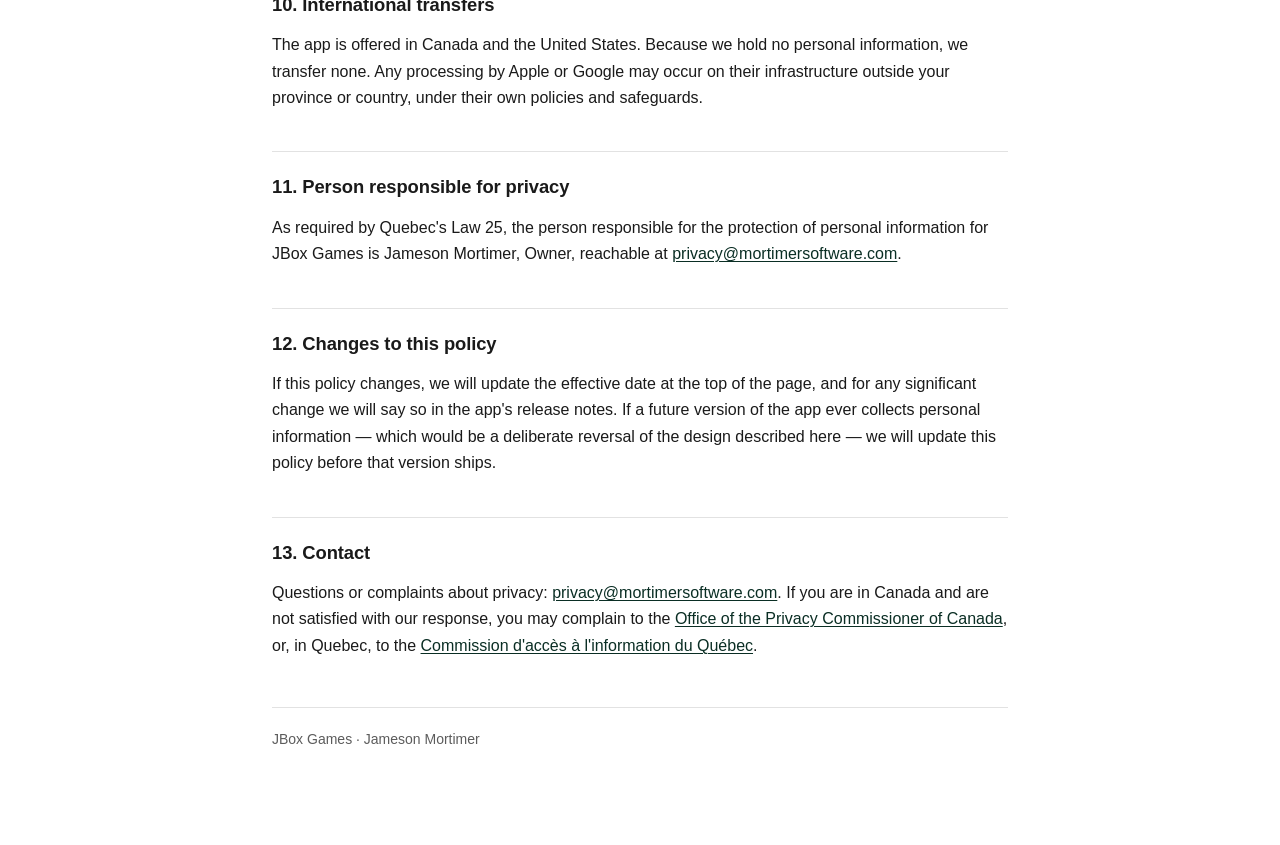
==== commit 1f3b0d9e: "Deploy mortimersoftware.com Static site for mortimersoftware.com, served by GitHub Pages from this b" ====
--- a/jbox/privacy/index.html
+++ b/jbox/privacy/index.html
@@ -110,7 +110,7 @@
 <section class="lang" id="doc-en" lang="en">
 
   <h1>JBox Games — Privacy Policy</h1>
-  <p class="updated">Effective 15 August 2026</p>
+  <p class="updated">Effective 20 September 2026</p>
 
   <div class="lede">
     <p><strong>The short version.</strong> JBox Games is a collection of classic
@@ -268,12 +268,24 @@
 
   <h2>8. Children</h2>
   <p>JBox Games is rated for players aged 13 and older and is not directed to
-  children under 13. We do not knowingly collect personal information from
-  children — in fact we do not knowingly collect personal information from
-  anyone. The app asks for no birth date and contains no age gate; the store
-  age rating performs that role. If you believe a child has provided personal
-  information through the app, please contact us, though as described above
-  there is nothing for us to hold.</p>
+  children under 13. The app asks for no birth date; the store age rating is
+  the gate.</p>
+  <p><strong>Age range from Apple or Google.</strong> Where the law requires it
+  (for example in Texas), or where your device or a parent has set it up, the
+  app asks Apple's Declared Age Range service or Google Play's Age Signals
+  service for an age range: under 13, 13–15, 16–17, or 18 and over. Apple or
+  Google decides whether to share it, and you or a parent can decline. The app
+  uses the answer only while it is running, and for two things only: if the
+  range is under 13, it shows <strong>no ads at all</strong> and turns off local
+  multiplayer; if it is 13–17, ad requests are marked for <strong>teen
+  treatment</strong>, which Google uses to apply its protections for teens. The
+  age range itself is never saved, never included in a backup file, and never
+  sent to us. For a teen, the only thing that leaves the device is the teen
+  marking on ad requests.</p>
+  <p>We do not knowingly collect personal information from children — in fact
+  we do not knowingly collect personal information from anyone. If you believe
+  a child has provided personal information through the app, please contact us,
+  though as described above there is nothing for us to hold.</p>
 
   <h2>9. Your rights</h2>
   <p>Depending on where you live — including under Quebec's Law 25, Canada's
@@ -321,7 +333,7 @@
 <section class="lang" id="doc-fr" lang="fr-CA">
 
   <h1>Jeux JBox — Politique de confidentialité</h1>
-  <p class="updated">En vigueur le 15 août 2026</p>
+  <p class="updated">En vigueur le 20 septembre 2026</p>
 
   <div class="lede">
     <p><strong>En bref.</strong> Jeux JBox est une collection de jeux classiques
@@ -504,13 +516,28 @@
 
   <h2>8. Enfants</h2>
   <p>Jeux JBox est classé pour les joueurs de 13 ans et plus et ne s'adresse pas
-  aux enfants de moins de 13 ans. Nous ne recueillons pas sciemment de
-  renseignements personnels auprès d'enfants — en réalité, nous ne recueillons
-  sciemment de renseignements personnels auprès de personne. L'application ne
-  demande aucune date de naissance et ne comporte aucune barrière d'âge; la
-  classification de la boutique remplit ce rôle. Si vous croyez qu'un enfant a
-  fourni des renseignements personnels par l'intermédiaire de l'application,
-  écrivez-nous, même si, comme indiqué ci-dessus, nous ne détenons rien.</p>
+  aux enfants de moins de 13 ans. L'application ne demande aucune date de
+  naissance; la classification de la boutique remplit ce rôle.</p>
+  <p><strong>Tranche d'âge fournie par Apple ou Google.</strong> Lorsque la loi
+  l'exige (par exemple au Texas), ou lorsque votre appareil ou un parent l'a
+  configuré, l'application demande au service Declared Age Range d'Apple ou au
+  service Age Signals de Google Play une tranche d'âge : moins de 13 ans,
+  13 à 15 ans, 16 ou 17 ans, ou 18 ans et plus. Apple ou Google décide de la
+  communiquer ou non, et vous ou un parent pouvez refuser. L'application
+  n'utilise la réponse que pendant son exécution, et uniquement à deux fins : si
+  la tranche est « moins de 13 ans », elle n'affiche <strong>aucune
+  publicité</strong> et désactive le multijoueur local; si elle est de 13 à
+  17 ans, les demandes de publicité sont marquées pour un <strong>traitement
+  adolescent</strong>, que Google utilise pour appliquer ses protections
+  destinées aux adolescents. La tranche d'âge elle-même n'est jamais
+  enregistrée, jamais incluse dans un fichier de sauvegarde et jamais transmise
+  à nous. Pour un adolescent, seule la marque de traitement adolescent jointe
+  aux demandes de publicité quitte l'appareil.</p>
+  <p>Nous ne recueillons pas sciemment de renseignements personnels auprès
+  d'enfants — en réalité, nous ne recueillons sciemment de renseignements
+  personnels auprès de personne. Si vous croyez qu'un enfant a fourni des
+  renseignements personnels par l'intermédiaire de l'application, écrivez-nous,
+  même si, comme indiqué ci-dessus, nous ne détenons rien.</p>
 
   <h2>9. Vos droits</h2>
   <p>Selon votre lieu de résidence — notamment en vertu de la Loi 25 du Québec,
